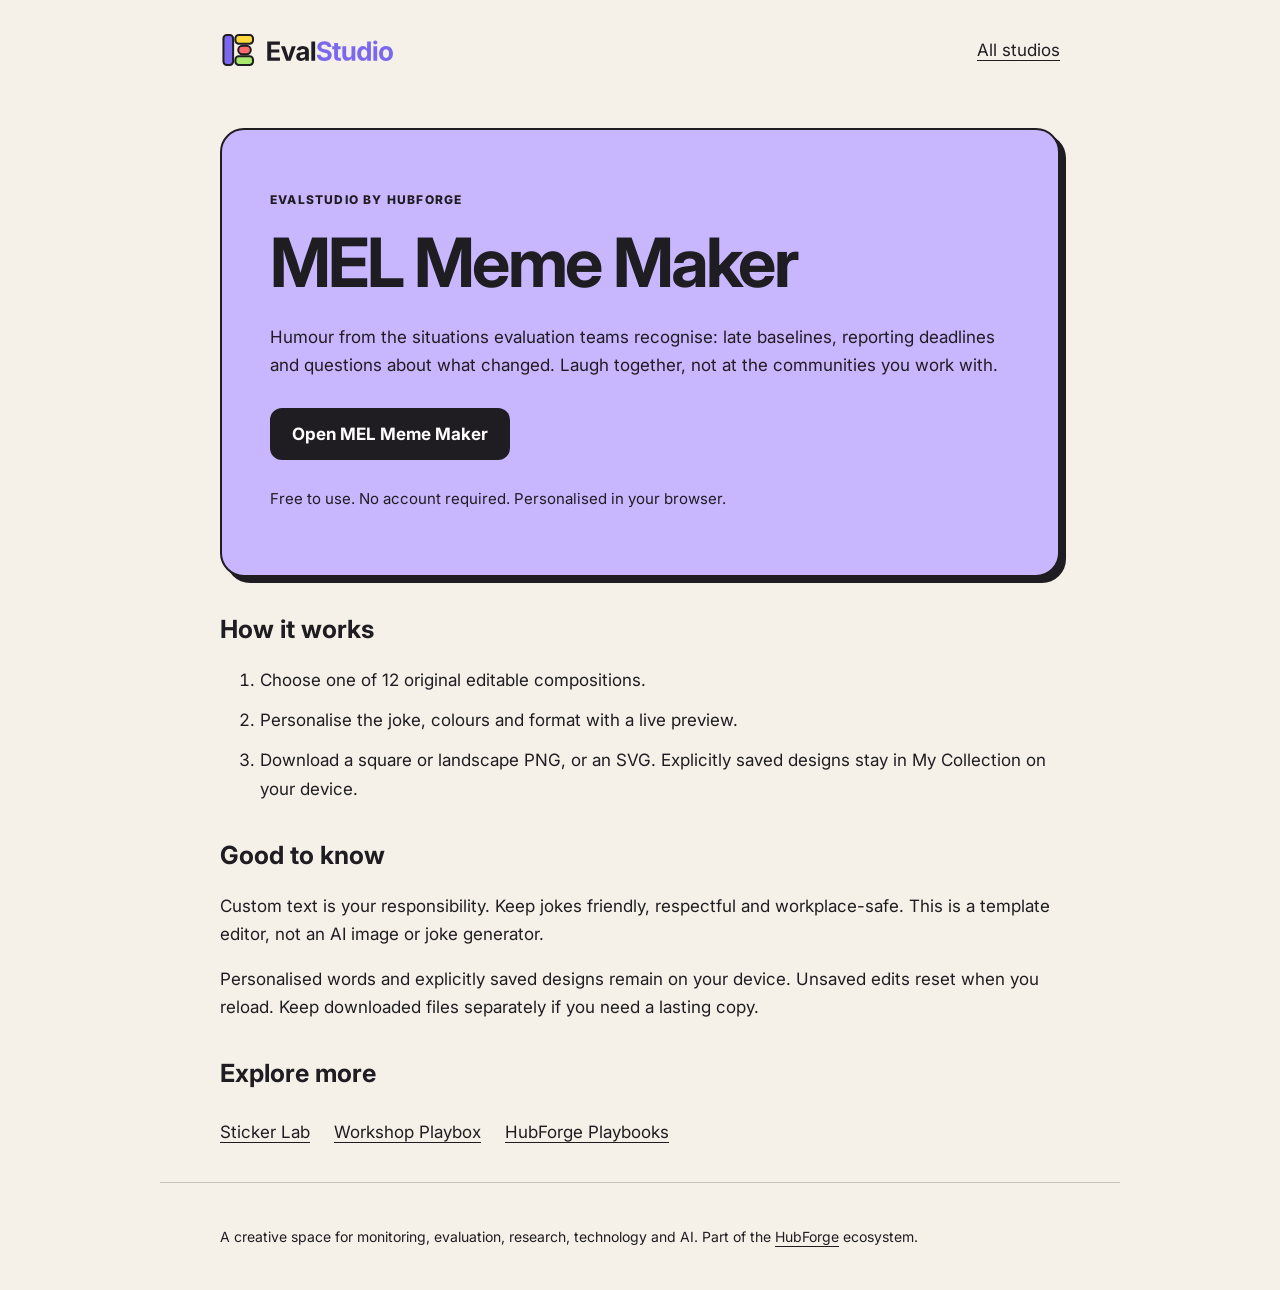
==== meme-maker/index.html @ b4c21dd2 "Improve EvalStudio search discovery and branded social previews" ====
<!doctype html><html lang="en"><head>
<meta charset="utf-8"><meta name="viewport" content="width=device-width,initial-scale=1">
<title>MEL Meme Maker | Free Evaluation Memes | EvalStudio</title><meta name="description" content="Create workplace-safe monitoring, evaluation and learning memes. Personalise 12 original compositions and download PNG or SVG images. No account needed.">
<meta name="robots" content="index, follow, max-image-preview:large"><link rel="canonical" href="https://studio.hubforgeglobal.com/meme-maker/">
<link rel="icon" href="../brand/evalstudio-icon.svg" type="image/svg+xml"><link rel="stylesheet" href="../discovery/guides.css">
<meta property="og:type" content="website"><meta property="og:site_name" content="EvalStudio by HubForge">
<meta property="og:title" content="MEL Meme Maker | Free Evaluation Memes | EvalStudio"><meta property="og:description" content="Create workplace-safe monitoring, evaluation and learning memes. Personalise 12 original compositions and download PNG or SVG images. No account needed."><meta property="og:url" content="https://studio.hubforgeglobal.com/meme-maker/">
<meta property="og:image" content="https://studio.hubforgeglobal.com/social/evalstudio-preview-v1.png"><meta property="og:image:secure_url" content="https://studio.hubforgeglobal.com/social/evalstudio-preview-v1.png"><meta property="og:image:type" content="image/png"><meta property="og:image:width" content="1200"><meta property="og:image:height" content="630"><meta property="og:image:alt" content="EvalStudio: stickers, MEL memes and workshop tools. Play. Learn. Make.">
<meta name="twitter:card" content="summary_large_image"><meta name="twitter:title" content="MEL Meme Maker | Free Evaluation Memes | EvalStudio"><meta name="twitter:description" content="Create workplace-safe monitoring, evaluation and learning memes. Personalise 12 original compositions and download PNG or SVG images. No account needed."><meta name="twitter:image" content="https://studio.hubforgeglobal.com/social/evalstudio-preview-v1.png"><meta name="twitter:image:alt" content="EvalStudio by HubForge. Play. Learn. Make.">
<script type="application/ld+json">{"@context":"https://schema.org","@graph":[{"@type":"WebPage","@id":"https://studio.hubforgeglobal.com/meme-maker/","url":"https://studio.hubforgeglobal.com/meme-maker/","name":"MEL Meme Maker | Free Evaluation Memes | EvalStudio","description":"Create workplace-safe monitoring, evaluation and learning memes. Personalise 12 original compositions and download PNG or SVG images. No account needed.","inLanguage":"en","isPartOf":{"@id":"https://studio.hubforgeglobal.com/#website"},"about":{"@id":"https://studio.hubforgeglobal.com/#application"},"primaryImageOfPage":{"@type":"ImageObject","url":"https://studio.hubforgeglobal.com/social/evalstudio-preview-v1.png","width":1200,"height":630}},{"@type":"BreadcrumbList","itemListElement":[{"@type":"ListItem","position":1,"name":"EvalStudio","item":"https://studio.hubforgeglobal.com/"},{"@type":"ListItem","position":2,"name":"MEL Meme Maker","item":"https://studio.hubforgeglobal.com/meme-maker/"}]}]}</script></head><body>
<header><a href="../" aria-label="EvalStudio home"><img src="../brand/evalstudio-logo.svg" alt="EvalStudio"></a><a href="../">All studios</a></header>
<main><section class="hero" style="background:#C8B6FF"><p class="eyebrow">EVALSTUDIO BY HUBFORGE</p><h1>MEL Meme Maker</h1><p>Humour from the situations evaluation teams recognise: late baselines, reporting deadlines and questions about what changed. Laugh together, not at the communities you work with.</p><a class="button" href="../#/meme-maker">Open MEL Meme Maker</a><p class="muted">Free to use. No account required. Personalised in your browser.</p></section>
<h2>How it works</h2><ol><li>Choose one of 12 original editable compositions.</li><li>Personalise the joke, colours and format with a live preview.</li><li>Download a square or landscape PNG, or an SVG. Explicitly saved designs stay in My Collection on your device.</li></ol>
<h2>Good to know</h2><p>Custom text is your responsibility. Keep jokes friendly, respectful and workplace-safe. This is a template editor, not an AI image or joke generator.</p><p>Personalised words and explicitly saved designs remain on your device. Unsaved edits reset when you reload. Keep downloaded files separately if you need a lasting copy.</p>
<h2>Explore more</h2><nav><a href="../sticker-lab/">Sticker Lab</a><a href="../workshop-playbox/">Workshop Playbox</a><a href="https://playbooks.hubforgeglobal.com/">HubForge Playbooks</a></nav>
</main><footer><p>A creative space for monitoring, evaluation, research, technology and AI. Part of the <a href="https://www.hubforgeglobal.com/">HubForge</a> ecosystem.</p></footer></body></html>
---- discovery/guides.css ----
@font-face{font-family:Inter;src:url('../brand/Inter.ttf') format('truetype');font-display:swap}*{box-sizing:border-box}body{margin:0;color:#1f1d22;background:#f5f1e8;font:17px/1.65 Inter,system-ui,sans-serif}main,header,footer{max-width:960px;margin:auto;padding:28px clamp(20px,5vw,60px)}header{display:flex;align-items:center;justify-content:space-between;gap:16px;flex-wrap:wrap}header img{width:175px;max-width:100%;height:auto}h1{font-size:clamp(36px,7vw,68px);line-height:1.08;letter-spacing:-.04em;margin:16px 0 24px}h2{font-size:25px;line-height:1.3;margin-top:36px}.hero{border:2px solid #1f1d22;border-radius:24px;padding:clamp(24px,5vw,48px);box-shadow:6px 6px 0 #1f1d22}.eyebrow{font-weight:800;letter-spacing:.1em;font-size:12px}.button{display:inline-flex;align-items:center;justify-content:center;min-height:48px;padding:12px 22px;background:#1f1d22;color:white;border-radius:12px;text-decoration:none;font-weight:700;margin:12px 0}a{color:inherit;text-underline-offset:4px}a:focus-visible{outline:3px solid #7B68EE;outline-offset:5px}li{margin:12px 0}nav{display:flex;flex-wrap:wrap;gap:12px 24px}nav a,header a{display:inline-flex;align-items:center;min-height:44px}footer{border-top:1px solid #c8c3b9;font-size:14px}.muted{font-size:15px} @media(prefers-reduced-motion:reduce){*{scroll-behavior:auto}}
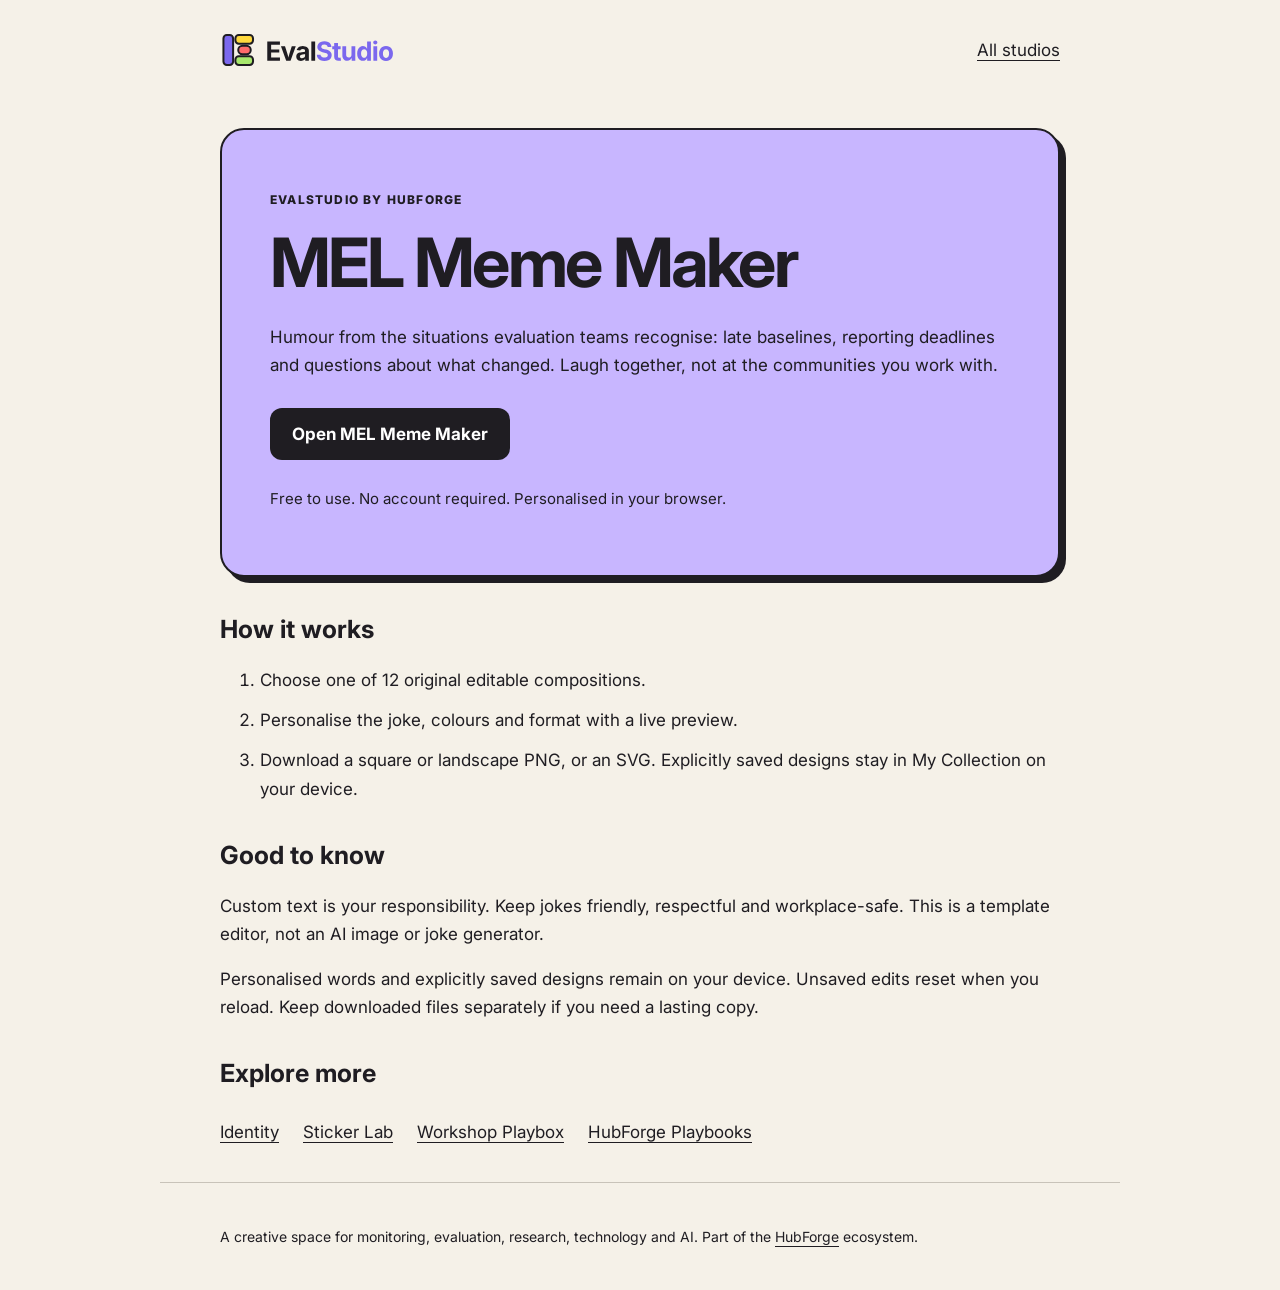
==== commit f5deab60: "Prepare EvalStudio Identity community cards and clean editing indicators" ====
--- a/meme-maker/index.html
+++ b/meme-maker/index.html
@@ -12,5 +12,5 @@
 <main><section class="hero" style="background:#C8B6FF"><p class="eyebrow">EVALSTUDIO BY HUBFORGE</p><h1>MEL Meme Maker</h1><p>Humour from the situations evaluation teams recognise: late baselines, reporting deadlines and questions about what changed. Laugh together, not at the communities you work with.</p><a class="button" href="../#/meme-maker">Open MEL Meme Maker</a><p class="muted">Free to use. No account required. Personalised in your browser.</p></section>
 <h2>How it works</h2><ol><li>Choose one of 12 original editable compositions.</li><li>Personalise the joke, colours and format with a live preview.</li><li>Download a square or landscape PNG, or an SVG. Explicitly saved designs stay in My Collection on your device.</li></ol>
 <h2>Good to know</h2><p>Custom text is your responsibility. Keep jokes friendly, respectful and workplace-safe. This is a template editor, not an AI image or joke generator.</p><p>Personalised words and explicitly saved designs remain on your device. Unsaved edits reset when you reload. Keep downloaded files separately if you need a lasting copy.</p>
-<h2>Explore more</h2><nav><a href="../sticker-lab/">Sticker Lab</a><a href="../workshop-playbox/">Workshop Playbox</a><a href="https://playbooks.hubforgeglobal.com/">HubForge Playbooks</a></nav>
+<h2>Explore more</h2><nav><a href="../identity/">Identity</a><a href="../sticker-lab/">Sticker Lab</a><a href="../workshop-playbox/">Workshop Playbox</a><a href="https://playbooks.hubforgeglobal.com/">HubForge Playbooks</a></nav>
 </main><footer><p>A creative space for monitoring, evaluation, research, technology and AI. Part of the <a href="https://www.hubforgeglobal.com/">HubForge</a> ecosystem.</p></footer></body></html>
